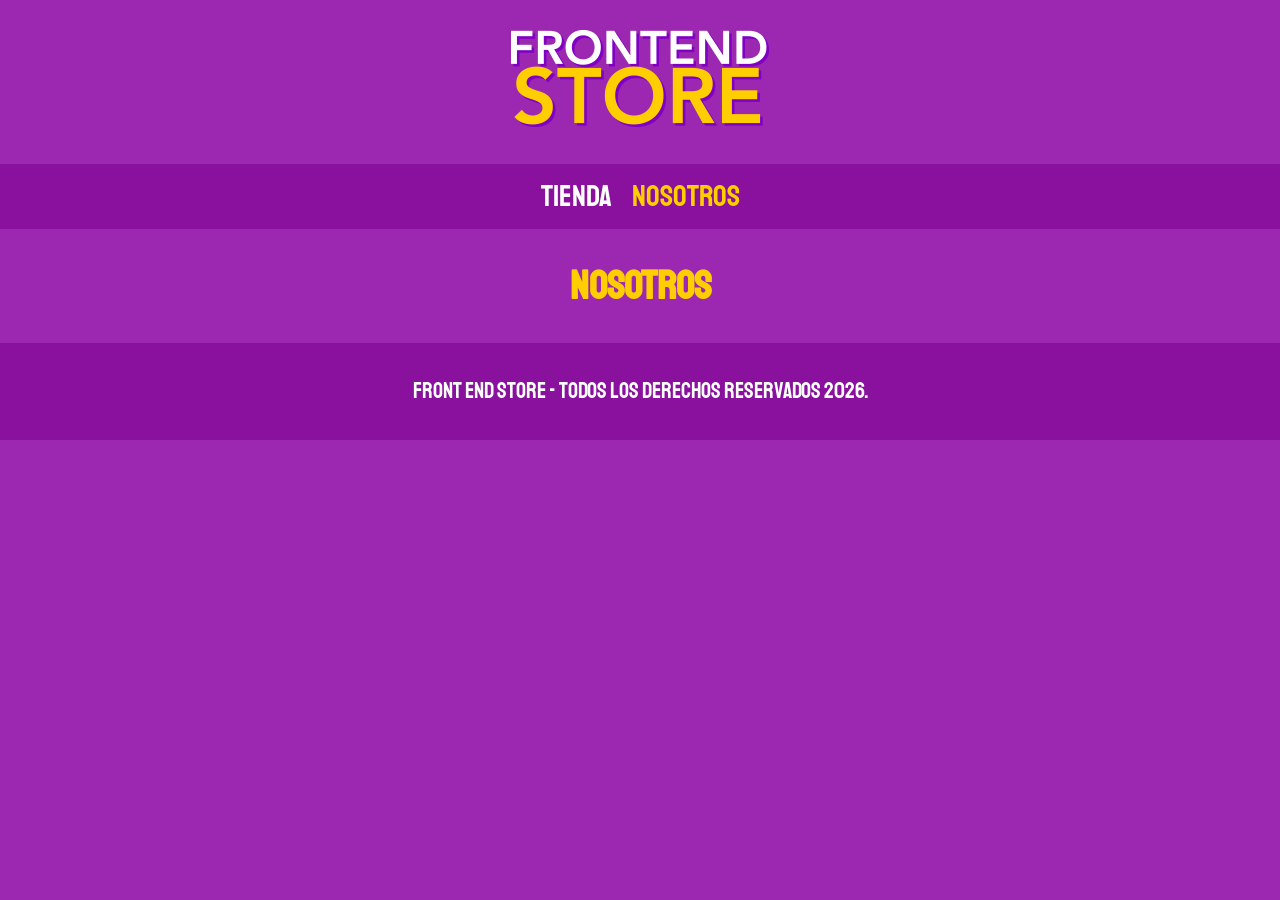
==== nosotros.html @ 4bdc9b8b "creacion de paginas nosotros, productos" ====
<!DOCTYPE html>
<html lang="es">
<head>
    <meta charset="UTF-8">
    <meta name="viewport" content="width=device-width, initial-scale=1.0">
    <title>FrontEnd Store - nosotros</title>
    <link rel="stylesheet" href="css/normalize.css">
    <link rel="preconnect" href="https://fonts.googleapis.com">
    <link rel="preconnect" href="https://fonts.gstatic.com" crossorigin>
    <link href="https://fonts.googleapis.com/css2?family=Krub&family=Staatliches&display=swap" rel="stylesheet">
    <link rel="stylesheet" href="css/style.css">
</head>
<body>
    <header class="header">
        <a href="index.html">
            <img  class="header__logo" src="img/logo.png" alt="logotipo">
        </a>
    </header>
    <nav class="navegacion">
        <a class="navegacion__enlace " href="index.html">Tienda</a>
        <a class="navegacion__enlace navegacion__enlace__activo" href="nosotros.html">Nosotros</a>
    </nav>
    
    <main class="contenedor">
        <h1>Nosotros</h1>
    </main>

    <footer class="footer">
        <p class="footer__texto">Front End Store - Todos los derechos reservados 2026.</p>
    </footer>
</body>
</html>
---- css/style.css ----
:root {
    --primario: #9C27B0;
    --primariooscuro: #89119D;
    --secundario: #FFCE00;
    --secundarioOscuro: rgb(233,287,2);
    --blanco: #FFF;
    --negro: #000;

    --fuentePrincipal:'Staatliches', cursive;
}
html {
    box-sizing: border-box;
    font-size: 62.5%;
}
*, *:before, *:after {
    box-sizing: inherit;
}
/* GLOBALES */
body {
    background-color: var(--primario);
    font-size: 1.6rem;
    line-height: 1.5;
}
p {
    font-size: 1.8rem;
    font-family: Arial, Helvetica, sans-serif;
    color: var(--blanco);
}
a {
    text-decoration: none;
}
img {
    max-width: 100%;
}
.contenedor {
    max-width: 120rem;
    margin: 0 auto;
}
h1, h2, h3 {
    text-align: center;
    color: var(--secundario);
    font-family: var(--fuentePrincipal);
}
h1 {
    font-size: 4rem;
}
h2 {
    font-size: 3.2rem;
}
h3 {
    font-size: 2.4rem;
}
/* HEADER  */
.header  {
    display: flex;
    justify-content: center;    
}
.header__logo {
    margin: 3rem 0;
}
/* FOOTER */
.footer {
    background-color: var(--primariooscuro) ;
    padding: 1rem 0;
    margin-top: 2rem;
}
.footer__texto {
    font-family: var(--fuentePrincipal);
    text-align: center;
    font-size: 2.2rem;
}
/* NAVEGACION */
.navegacion { 
    background-color: var(--primariooscuro);
    padding: 1rem 0;
    display: flex;
    justify-content: center;
    gap: 2rem;
}
.navegacion__enlace {
    font-family: var(--fuentePrincipal);
    color: var(--blanco);
    font-size: 3rem;
}
.navegacion__enlace__activo,
.navegacion__enlace:hover {
    color: var(--secundario);
}
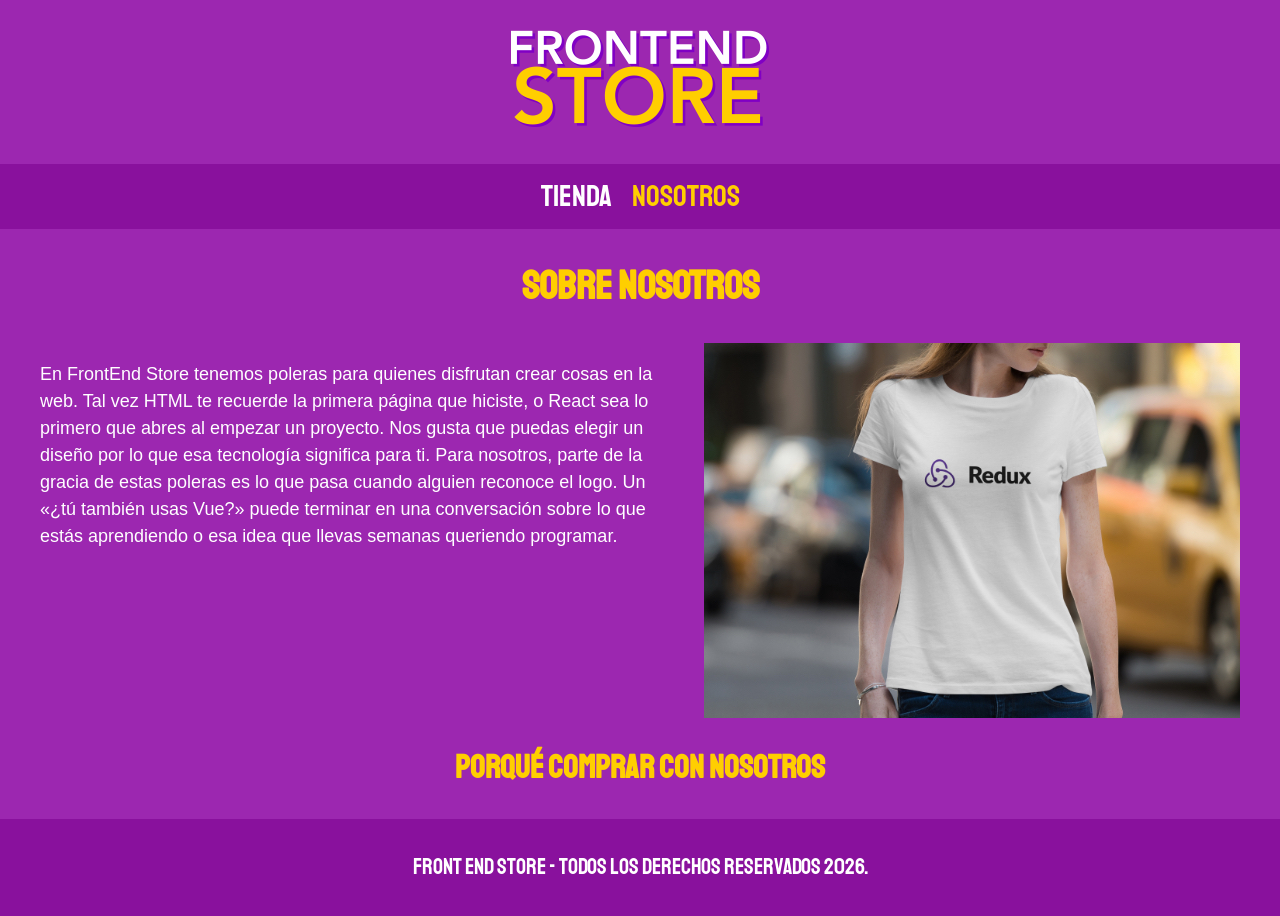
==== commit 355d4a14: "creacion de la pagina nosotros" ====
--- a/nosotros.html
+++ b/nosotros.html
@@ -22,7 +22,28 @@
     </nav>
     
     <main class="contenedor">
-        <h1>Nosotros</h1>
+        <h1>Sobre Nosotros</h1>
+        
+        <div class="nosotros">
+            <div class="nosotros__contenido">
+                <p>En FrontEnd Store tenemos poleras para quienes disfrutan crear cosas en la web. Tal vez HTML te recuerde la primera página que hiciste, o React sea lo primero que abres al empezar un proyecto. Nos gusta que puedas elegir un diseño por lo que esa tecnología significa para ti.
+                    Para nosotros, parte de la gracia de estas poleras es lo que pasa cuando alguien reconoce el logo. Un «¿tú también usas Vue?» puede terminar en una conversación sobre lo que estás aprendiendo o esa idea que llevas semanas queriendo programar.
+                </p>
+            </div>
+            <img  class="nosotros__imagen" src="img/nosotros.jpg" alt="imagen nosotros">
+     
+        </div>
+
+        <div class="logos">
+            <h2>Porqué comprar con nosotros</h2>
+            <div class="iconos">
+                <div class="icono1"></div>
+                <div class="icono1"></div>
+                <div class="icono1"></div>
+                <div class="icono1"></div>
+            </div>
+        </div>
+    
     </main>
 
     <footer class="footer">
--- a/css/style.css
+++ b/css/style.css
@@ -86,3 +86,81 @@
 .navegacion__enlace:hover {
     color: var(--secundario);
 }
+/* GRID */
+.grid {
+    display: grid;
+    grid-template-columns: repeat(2, 1fr);
+    gap: 2rem;
+}
+@media (min-width: 768px) {
+   .grid {
+    grid-template-columns: repeat(3, 1fr);
+   }
+}
+/* PRODUCTOS */
+.producto {
+    background-color: var(--primariooscuro);
+    padding: 1rem;
+}
+.producto__imagen {
+    width: 100%;
+}
+.producto__nombre {
+    font-size: 3rem;
+}
+.producto__precio {
+    font-size: 2.8rem;
+    color: var(--secundario);
+}
+.producto__nombre,
+.producto__precio {
+    font-family: var(--fuentePrincipal);
+    margin: 1rem 0;
+    text-align: center;
+    line-height: 1.2;
+}
+.grafico {
+    min-height: 30rem;
+    background-repeat: no-repeat;
+    background-size: cover;
+}
+.grafico--camisas {
+    grid-row: 2 / 3 ;
+    grid-column: 1 / 3;
+    background-image: url(../img/grafico1.jpg);
+    border-image-repeat: none;
+    
+}
+.grafico--node {
+    grid-column: 1 / 3;
+    grid-row: 8 / 9;
+    background-image: url(../img/grafico2.jpg);
+    
+}
+@media (min-width: 768px) {
+    .grafico--node {
+    grid-row: 5 / 6;
+    grid-column: 2 / 4;
+}
+}
+/* NOSOTROS */
+.nosotros {
+    display: grid;
+    grid-template-rows: repeat(2, auto);  
+
+}
+@media (min-width: 768px) {
+    .nosotros { 
+    grid-template-columns: repeat(2, auto);  
+    column-gap: 2rem;
+}
+}
+.nosotros__imagen {
+    grid-row: 1/ 3;
+    width: 100%;
+}
+@media (min-width: 768px) {
+   .nosotros__imagen {
+    grid-column: 2 / 3;
+   }
+}
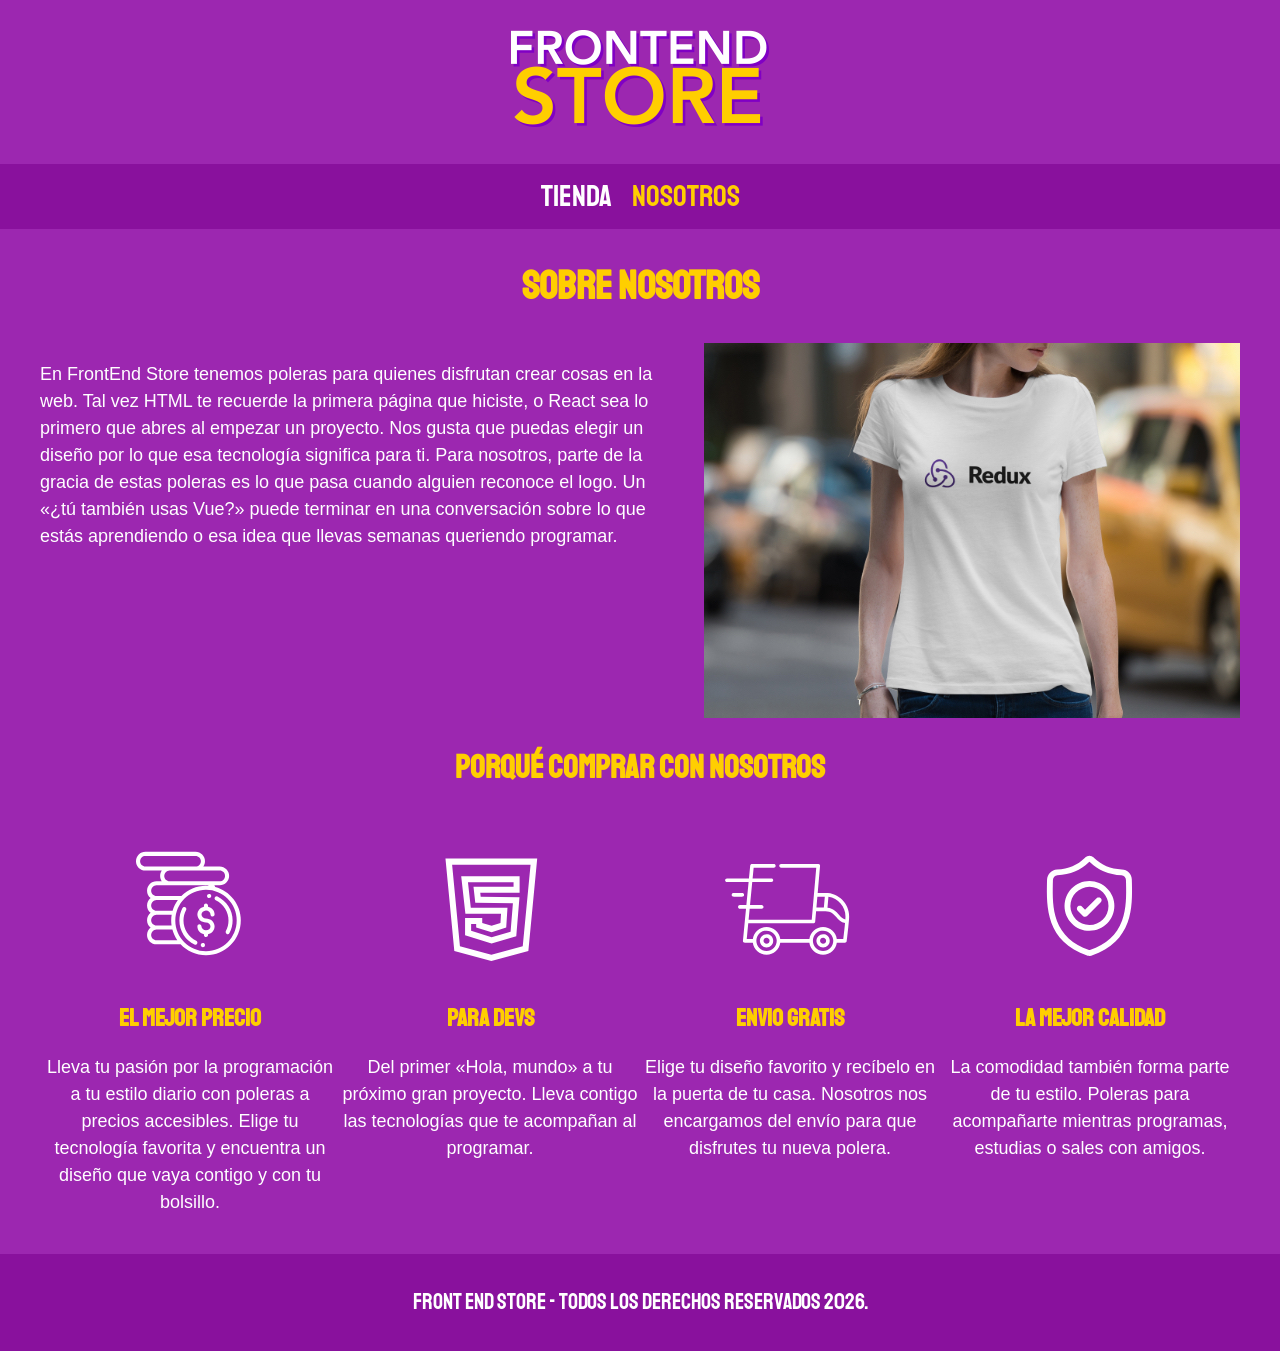
==== commit c1cbe0ad: "Termino de la pagina nosotros" ====
--- a/nosotros.html
+++ b/nosotros.html
@@ -31,20 +31,45 @@
                 </p>
             </div>
             <img  class="nosotros__imagen" src="img/nosotros.jpg" alt="imagen nosotros">
-     
-        </div>
-
-        <div class="logos">
-            <h2>Porqué comprar con nosotros</h2>
-            <div class="iconos">
-                <div class="icono1"></div>
-                <div class="icono1"></div>
-                <div class="icono1"></div>
-                <div class="icono1"></div>
-            </div>
         </div>
     
     </main>
+
+    <section class="contenedor comprar">
+        <h2 class="comprar__titulo">Porqué comprar con nosotros</h2>
+       
+        <div class="bloques">
+            <div class=" bloque">
+                <img src="img/icono_1.png" alt="poque comprar">
+                <h3 class="bloque__titulo">El mejor Precio</h3>
+                <p>Lleva tu pasión por la programación a tu estilo diario con poleras a precios accesibles.
+                    Elige tu tecnología favorita y encuentra un diseño que vaya contigo y con tu bolsillo.
+                </p>
+            </div> <!-- .BLOQUE -->
+            <div class=" bloque">
+                <img src="img/icono_2.png" alt="poque comprar">
+                <h3 class="bloque__titulo">Para Devs</h3>
+                <p>	Del primer «Hola, mundo» a tu próximo gran proyecto.
+                    Lleva contigo las tecnologías que te acompañan al programar.
+                </p>
+            </div> <!-- .BLOQUE -->
+            <div class=" bloque">
+                <img src="img/icono_3.png" alt="poque comprar">
+                <h3 class="bloque__titulo">Envio gratis</h3>
+                <p>	Elige tu diseño favorito y recíbelo en la puerta de tu casa.
+                    Nosotros nos encargamos del envío para que disfrutes tu nueva polera.
+                </p>
+            </div> <!-- .BLOQUE -->
+            <div class=" bloque">
+                <img src="img/icono_4.png" alt="poque comprar">
+                <h3 class="bloque__titulo">La mejor calidad</h3>
+                <p>	La comodidad también forma parte de tu estilo. 
+                    Poleras para acompañarte mientras programas, estudias o sales con amigos.
+                </p>
+            </div> <!-- .BLOQUE -->
+
+        </div> <!-- .BLOQUES -->
+    </section>
 
     <footer class="footer">
         <p class="footer__texto">Front End Store - Todos los derechos reservados 2026.</p>
--- a/css/style.css
+++ b/css/style.css
@@ -163,4 +163,24 @@
    .nosotros__imagen {
     grid-column: 2 / 3;
    }
-}+}
+/* BLOQUES */
+.bloques {
+    display: grid;
+    grid-template-columns: repeat(2, 1fr);
+    gap: 2rem 0;
+}
+@media (min-width: 768px) {
+   .bloques {
+    grid-template-columns: repeat(4, 1fr);
+   }
+}
+.bloque {
+    text-align: center;
+}
+.bloque__imagen {
+    width: 100%;    
+}
+.bloque__titulo {
+    margin: 0;
+}
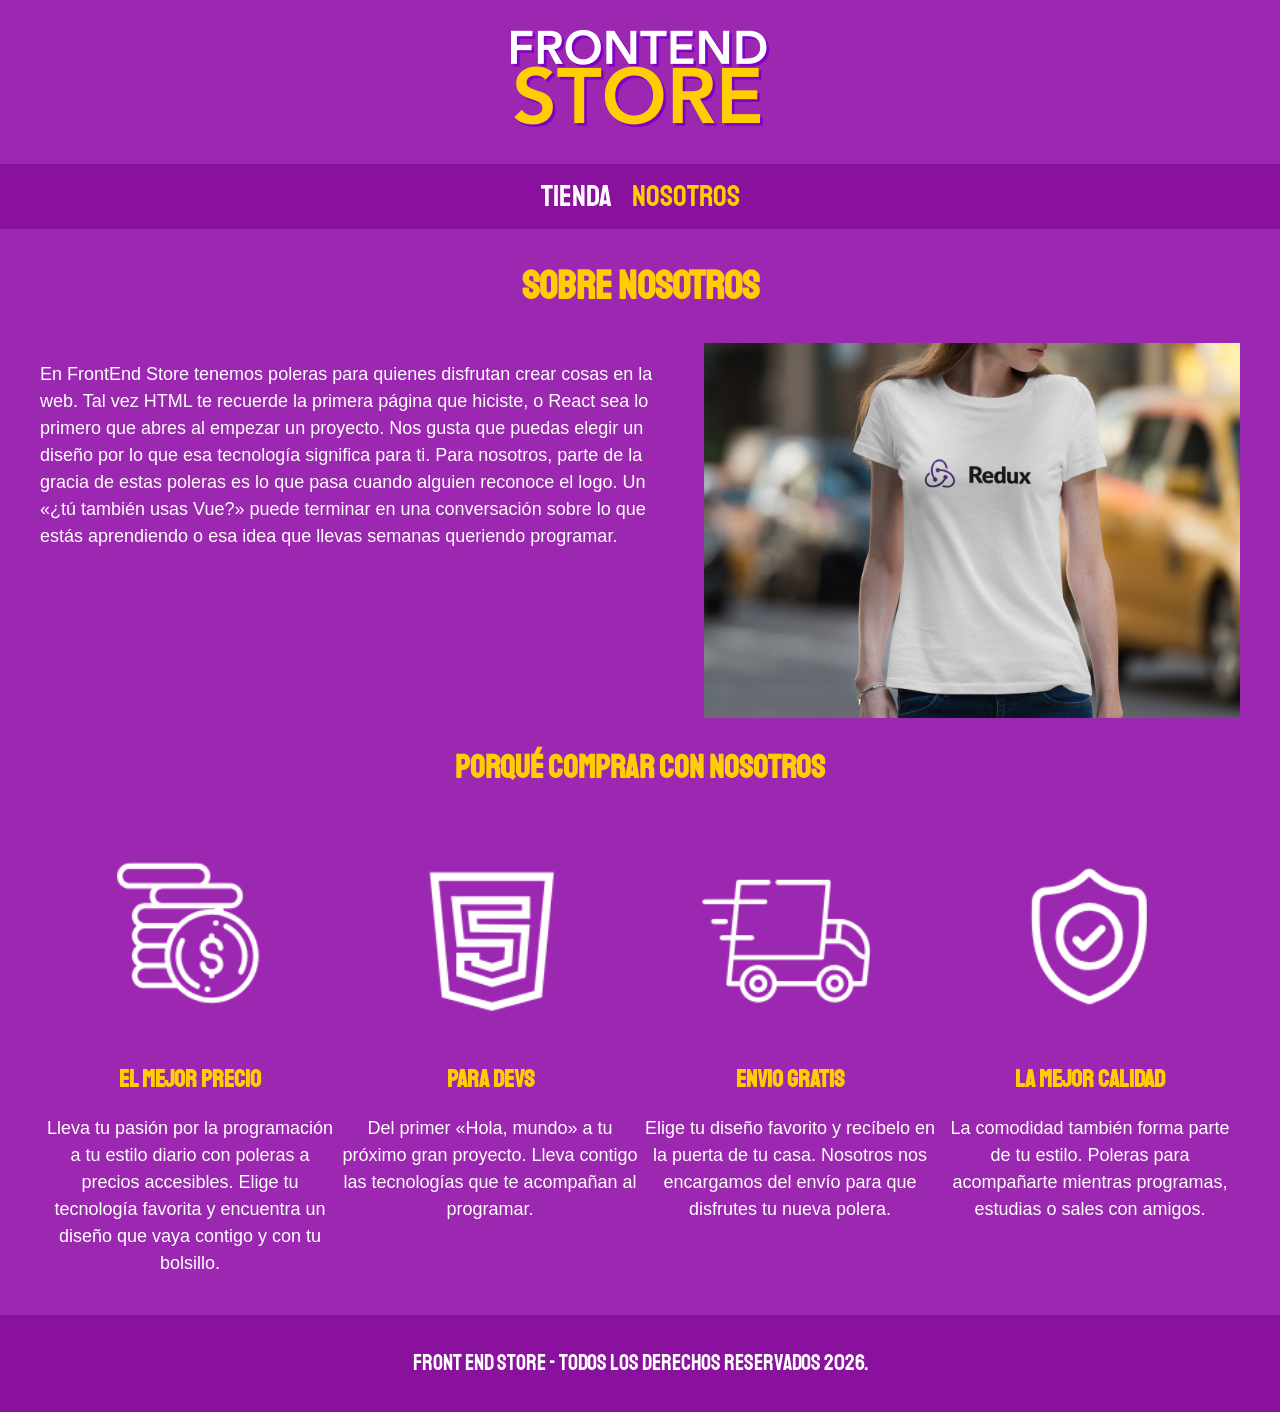
==== commit 4f50aa00: "Creacion pagina producto" ====
--- a/nosotros.html
+++ b/nosotros.html
@@ -3,7 +3,7 @@
 <head>
     <meta charset="UTF-8">
     <meta name="viewport" content="width=device-width, initial-scale=1.0">
-    <title>FrontEnd Store - nosotros</title>
+    <title>FrontEnd Store - Nosotros</title>
     <link rel="stylesheet" href="css/normalize.css">
     <link rel="preconnect" href="https://fonts.googleapis.com">
     <link rel="preconnect" href="https://fonts.gstatic.com" crossorigin>
@@ -40,28 +40,28 @@
        
         <div class="bloques">
             <div class=" bloque">
-                <img src="img/icono_1.png" alt="poque comprar">
+                <img class="bloque__imagen" src="img/icono_1.png" alt="poque comprar">
                 <h3 class="bloque__titulo">El mejor Precio</h3>
                 <p>Lleva tu pasión por la programación a tu estilo diario con poleras a precios accesibles.
                     Elige tu tecnología favorita y encuentra un diseño que vaya contigo y con tu bolsillo.
                 </p>
             </div> <!-- .BLOQUE -->
             <div class=" bloque">
-                <img src="img/icono_2.png" alt="poque comprar">
+                <img class="bloque__imagen" src="img/icono_2.png" alt="poque comprar">
                 <h3 class="bloque__titulo">Para Devs</h3>
                 <p>	Del primer «Hola, mundo» a tu próximo gran proyecto.
                     Lleva contigo las tecnologías que te acompañan al programar.
                 </p>
             </div> <!-- .BLOQUE -->
             <div class=" bloque">
-                <img src="img/icono_3.png" alt="poque comprar">
+                <img class="bloque__imagen" src="img/icono_3.png" alt="poque comprar">
                 <h3 class="bloque__titulo">Envio gratis</h3>
                 <p>	Elige tu diseño favorito y recíbelo en la puerta de tu casa.
                     Nosotros nos encargamos del envío para que disfrutes tu nueva polera.
                 </p>
             </div> <!-- .BLOQUE -->
             <div class=" bloque">
-                <img src="img/icono_4.png" alt="poque comprar">
+                <img class="bloque__imagen" src="img/icono_4.png" alt="poque comprar">
                 <h3 class="bloque__titulo">La mejor calidad</h3>
                 <p>	La comodidad también forma parte de tu estilo. 
                     Poleras para acompañarte mientras programas, estudias o sales con amigos.
--- a/css/style.css
+++ b/css/style.css
@@ -2,7 +2,7 @@
     --primario: #9C27B0;
     --primariooscuro: #89119D;
     --secundario: #FFCE00;
-    --secundarioOscuro: rgb(233,287,2);
+    --secundarioOscuro:#D4AA00;
     --blanco: #FFF;
     --negro: #000;
 
@@ -30,7 +30,7 @@
     text-decoration: none;
 }
 img {
-    max-width: 100%;
+    width: 100%;
 }
 .contenedor {
     max-width: 120rem;
@@ -102,9 +102,7 @@
     background-color: var(--primariooscuro);
     padding: 1rem;
 }
-.producto__imagen {
-    width: 100%;
-}
+
 .producto__nombre {
     font-size: 3rem;
 }
@@ -157,7 +155,7 @@
 }
 .nosotros__imagen {
     grid-row: 1/ 3;
-    width: 100%;
+
 }
 @media (min-width: 768px) {
    .nosotros__imagen {
@@ -178,9 +176,43 @@
 .bloque {
     text-align: center;
 }
-.bloque__imagen {
-    width: 100%;    
-}
 .bloque__titulo {
     margin: 0;
 }
+/* PAGINA PRODUCTO */
+ @media (min-width: 768px) {
+    .camisa {
+        display: grid;
+        grid-template-columns: repeat(2, 1fr);
+        column-gap: 2rem;
+    }
+ }
+ .formulario {
+    display: grid;
+    grid-template-columns: repeat(2, 1fr);
+    gap: 2rem;
+ }
+ .formulario__campo {
+    border-color: var(--primariooscuro);
+    border-width: 1rem;
+    border-style: solid;
+    background-color: transparent;
+    color: var(--blanco);
+    font-size: 2rem;
+    font-family: Arial, Helvetica, sans-serif;
+    padding: 1rem;
+    appearance: none;
+ }
+ .formulario__submit {
+    background-color: var(--secundario);
+    border: none;
+    font-size: 2rem;
+    font-family: var(--fuentePrincipal);
+    padding: 2rem;
+    transition: background-color .3s ease;
+    grid-column: 1/ 3;
+ }
+ .formulario__submit:hover {
+    cursor: pointer;
+    background-color: var(--secundarioOscuro);
+ }
